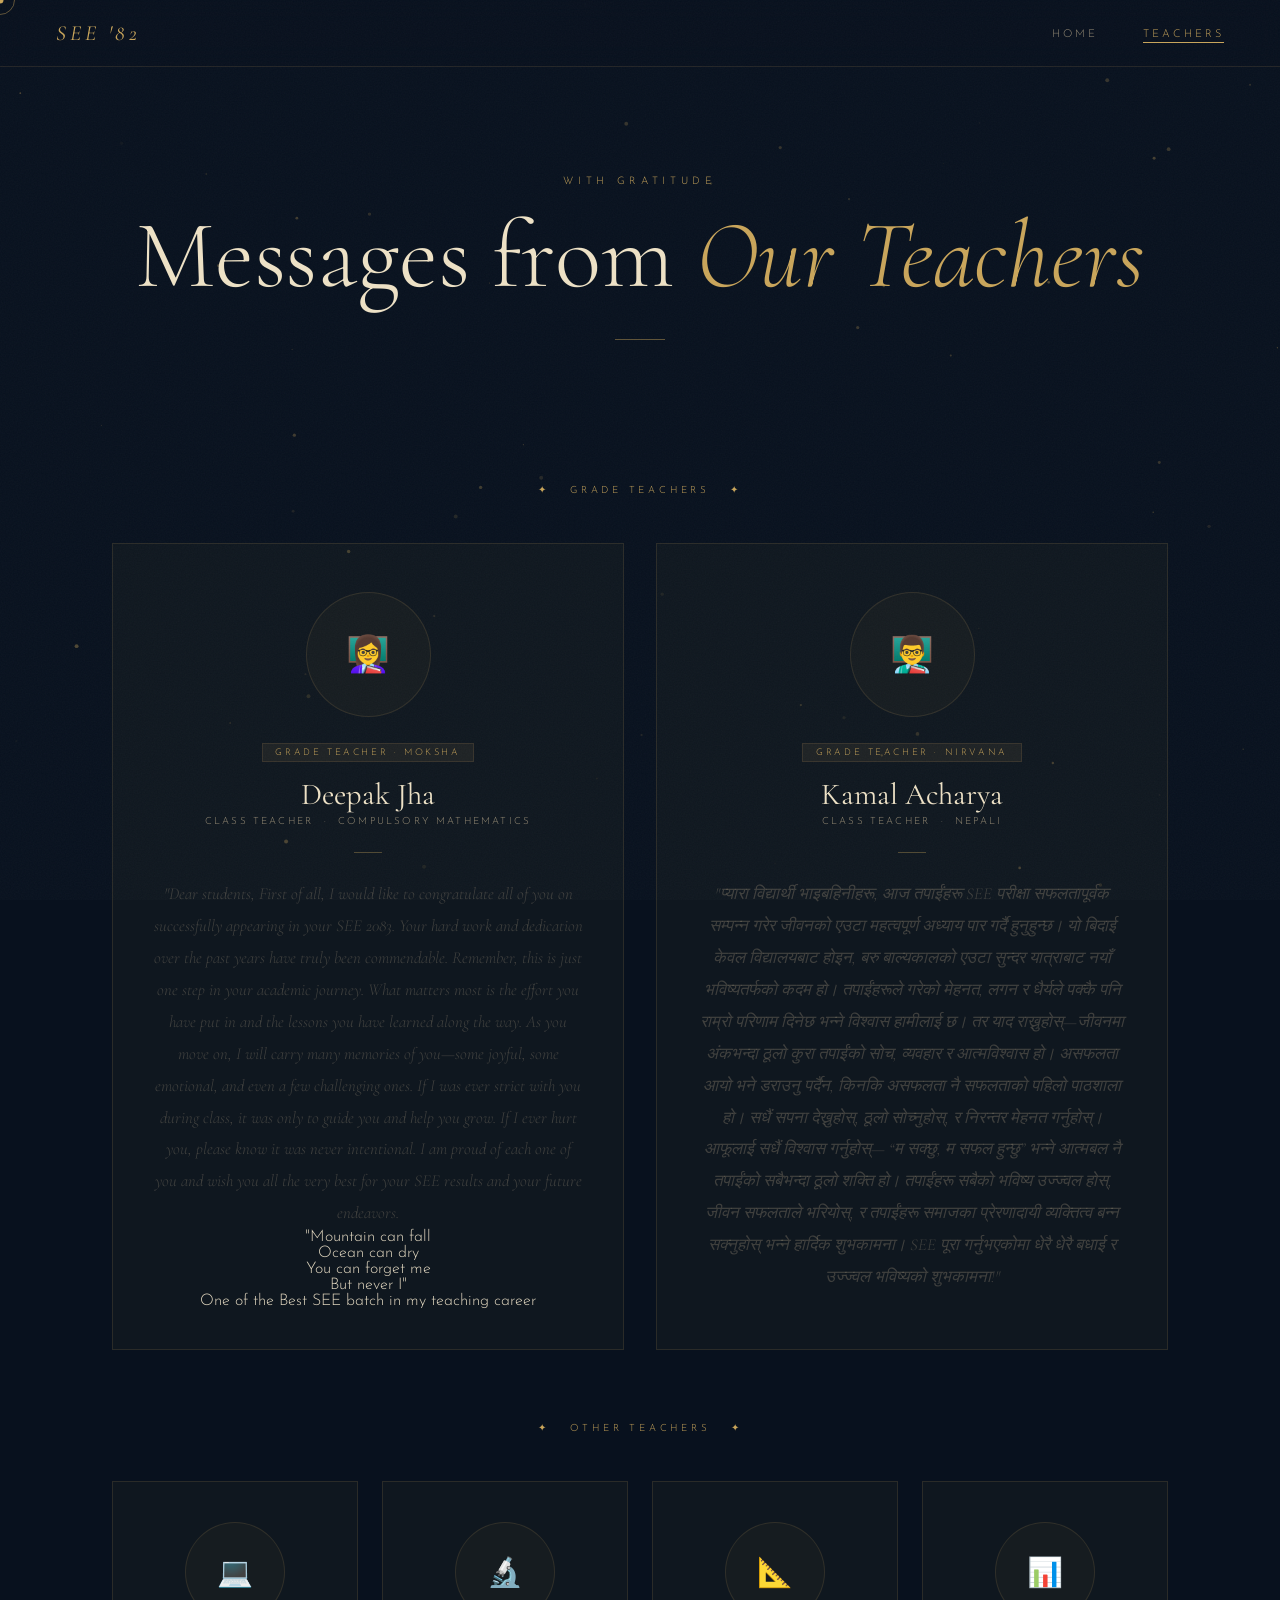
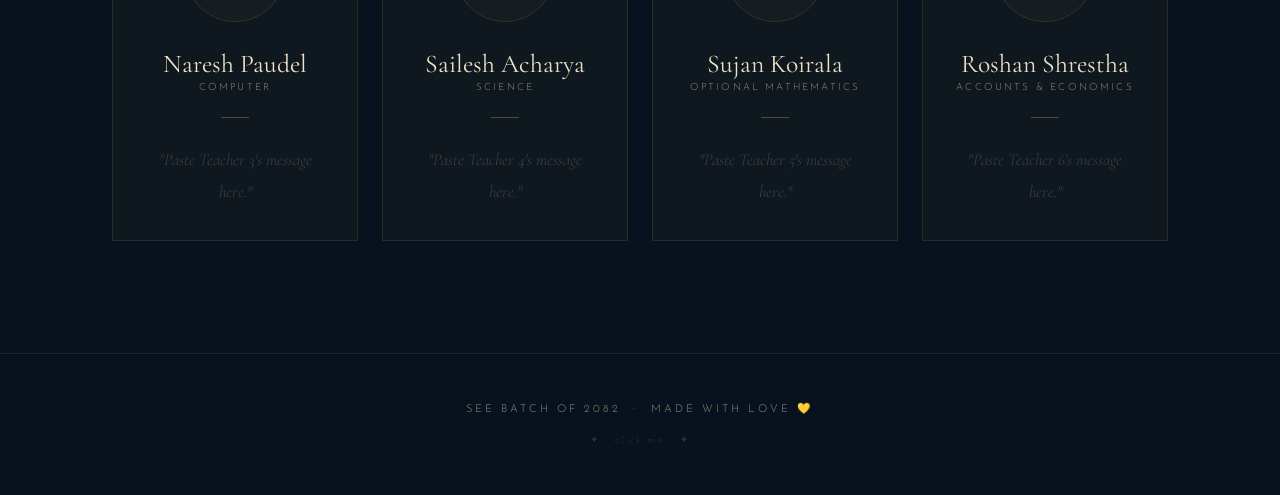
==== teachers.html @ 95cc9dae "Add files via upload" ====
<!DOCTYPE html>
<html lang="en">
<head>
  <meta charset="UTF-8" />
  <meta name="viewport" content="width=device-width, initial-scale=1.0" />
  <title>Messages from Teachers — SEE Batch of 2082</title>
  <link rel="stylesheet" href="style.css" />
</head>
<body>

  <!-- ── CUSTOM CURSOR ────────────────────────── -->
  <div id="cursor"></div>
  <div id="cursor-ring"></div>

  <!-- ── BACKGROUND PARTICLES CANVAS ─────────── -->
  <canvas id="particleCanvas"></canvas>

  <!-- ── CONFETTI CANVAS ──────────────────────── -->
  <canvas id="confettiCanvas"></canvas>

  <!-- ── NAVBAR ───────────────────────────────── -->
  <nav class="navbar">
    <a href="index.html" class="nav-brand">SEE '82</a>
    <ul class="nav-links">
      <li><a href="index.html">Home</a></li>
      <li><a href="teachers.html" class="active">Teachers</a></li>
    </ul>
  </nav>

  <!-- ══════════════════════════════════════════
       PAGE HEADER
  ═══════════════════════════════════════════ -->
  <header class="page-header">
    <span class="page-eyebrow">With Gratitude</span>
    <h1 class="page-title">Messages from <em>Our Teachers</em></h1>
    <div class="page-divider"></div>
  </header>

  <!-- ══════════════════════════════════════════
       TEACHERS SECTION
  ═══════════════════════════════════════════ -->
  <div class="teachers-wrapper">

    <!-- ─── GRADE TEACHERS (Featured) ─────────── -->
    <p class="teachers-sublabel">✦ &nbsp; Grade Teachers &nbsp; ✦</p>

    <div class="grade-teachers">

      <!-- ════════════════════════════════════
           TEACHER 1 — Grade Teacher of Moksha / C. Math
           ════════════════════════════════════
           HOW TO EDIT:
           • Replace "Teacher Name 1" with the actual name
           • Replace the placeholder message text with the actual message
           • To add a photo:
             1. Put the photo in the "images" folder as teacher-1.jpg
             2. Remove the <span>👩‍🏫</span> line
             3. Uncomment the <img> tag
      ════════════════════════════════════ -->
      <div class="teacher-card featured scroll-fade">
        <div class="teacher-photo-wrap">
          <span>👩‍🏫</span>
          <!-- <img src="images/teacher-1.jpg" alt="Teacher Name 1" /> -->
        </div>
        <span class="teacher-badge">Grade Teacher · Moksha</span>
        <h3 class="teacher-name">Deepak Jha</h3>
        <p class="teacher-subject">Class Teacher &nbsp;·&nbsp; Compulsory Mathematics</p>
        <div class="teacher-rule"></div>
        <!--
          ════════════════════════════════════
          Paste the teacher's message below.
          Replace the placeholder text.
          ════════════════════════════════════
        -->
        <p class="teacher-message placeholder">
          "Dear students,
First of all, I would like to congratulate all of you on successfully appearing in your SEE 2083. Your hard work and dedication over the past years have truly been commendable.
Remember, this is just one step in your academic journey. What matters most is the effort you have put in and the lessons you have learned along the way.
As you move on, I will carry many memories of you—some joyful, some emotional, and even a few challenging ones. If I was ever strict with you during class, it was only to guide you and help you grow. If I ever hurt you, please know it was never intentional.
I am proud of each one of you and wish you all the very best for your SEE results and your future endeavors.
</p>

<p>"Mountain can fall </p>
<p>Ocean can dry </p>
<p>You can forget me </p>
<p>But never I"</p>

<p>One of the Best SEE batch in my teaching career </p>

      </div>

      <!-- ════════════════════════════════════
           TEACHER 2 — Grade Teacher of Nirvana / Nepali
      ════════════════════════════════════ -->
      <div class="teacher-card featured scroll-fade scroll-fade-delay-1">
        <div class="teacher-photo-wrap">
          <span>👨‍🏫</span>
          <!-- <img src="images/teacher-2.jpg" alt="Teacher Name 2" /> -->
        </div>
        <span class="teacher-badge">Grade Teacher · Nirvana</span>
        <h3 class="teacher-name">Kamal Acharya</h3>
        <p class="teacher-subject">Class Teacher &nbsp;·&nbsp; Nepali</p>
        <div class="teacher-rule"></div>
        <p class="teacher-message placeholder">
          "प्यारा विद्यार्थी भाइबहिनीहरू,
आज तपाईंहरू SEE परीक्षा सफलतापूर्वक सम्पन्न गरेर जीवनको एउटा महत्वपूर्ण अध्याय पार गर्दै हुनुहुन्छ। यो बिदाई केवल विद्यालयबाट होइन, बरु बाल्यकालको एउटा सुन्दर यात्राबाट नयाँ भविष्यतर्फको कदम हो।
तपाईंहरूले गरेको मेहनत, लगन र धैर्यले पक्कै पनि राम्रो परिणाम दिनेछ भन्ने विश्वास हामीलाई छ। तर याद राख्नुहोस्—जीवनमा अंकभन्दा ठूलो कुरा तपाईंको सोच, व्यवहार र आत्मविश्वास हो।
असफलता आयो भने डराउनु पर्दैन, किनकि असफलता नै सफलताको पहिलो पाठशाला हो।
सधैं सपना देख्नुहोस्, ठूलो सोच्नुहोस्, र निरन्तर मेहनत गर्नुहोस्।
आफूलाई सधैं विश्वास गर्नुहोस्—
“म सक्छु, म सफल हुन्छु” भन्ने आत्मबल नै तपाईंको सबैभन्दा ठूलो शक्ति हो।
तपाईंहरू सबैको भविष्य उज्ज्वल होस्, जीवन सफलताले भरियोस्, र तपाईंहरू समाजका प्रेरणादायी व्यक्तित्व बन्न सक्नुहोस्  भन्ने हार्दिक शुभकामना।
SEE पूरा गर्नुभएकोमा धेरै धेरै बधाई र उज्ज्वल भविष्यको शुभकामना!"
        </p>
      </div>

    </div>
    <!-- /grade-teachers -->


    <!-- ─── OTHER TEACHERS ──────────────────── -->
    <p class="teachers-sublabel" style="margin-top: 1rem;">✦ &nbsp; Other Teachers &nbsp; ✦</p>

    <div class="other-teachers-grid">

      <!-- ════════════════════════════════════
           TEACHER 3 — Computer
      ════════════════════════════════════ -->
      <div class="teacher-card scroll-fade">
        <div class="teacher-photo-wrap">
          <span>💻</span>
          <!-- <img src="images/teacher-3.jpg" alt="Teacher Name 3" /> -->
        </div>
        <h3 class="teacher-name">Naresh Paudel</h3>
        <p class="teacher-subject">Computer</p>
        <div class="teacher-rule"></div>
        <p class="teacher-message placeholder">
          "Paste Teacher 3's message here."
        </p>
      </div>

      <!-- ════════════════════════════════════
           TEACHER 4 — Science
      ════════════════════════════════════ -->
      <div class="teacher-card scroll-fade scroll-fade-delay-1">
        <div class="teacher-photo-wrap">
          <span>🔬</span>
          <!-- <img src="images/teacher-4.jpg" alt="Teacher Name 4" /> -->
        </div>
        <h3 class="teacher-name">Sailesh Acharya</h3>
        <p class="teacher-subject">Science</p>
        <div class="teacher-rule"></div>
        <p class="teacher-message placeholder">
          "Paste Teacher 4's message here."
        </p>
      </div>

      <!-- ════════════════════════════════════
           TEACHER 5 — O. Math
      ════════════════════════════════════ -->
      <div class="teacher-card scroll-fade scroll-fade-delay-2">
        <div class="teacher-photo-wrap">
          <span>📐</span>
          <!-- <img src="images/teacher-5.jpg" alt="Teacher Name 5" /> -->
        </div>
        <h3 class="teacher-name">Sujan Koirala</h3>
        <p class="teacher-subject">Optional Mathematics</p>
        <div class="teacher-rule"></div>
        <p class="teacher-message placeholder">
          "Paste Teacher 5's message here."
        </p>
      </div>

      <!-- ════════════════════════════════════
           TEACHER 6 — Accounts & Economics
      ════════════════════════════════════ -->
      <div class="teacher-card scroll-fade scroll-fade-delay-3">
        <div class="teacher-photo-wrap">
          <span>📊</span>
          <!-- <img src="images/teacher-6.jpg" alt="Teacher Name 6" /> -->
        </div>
        <h3 class="teacher-name">Roshan Shrestha</h3>
        <p class="teacher-subject">Accounts &amp; Economics</p>
        <div class="teacher-rule"></div>
        <p class="teacher-message placeholder">
          "Paste Teacher 6's message here."
        </p>
      </div>

    </div>
    <!-- /other-teachers-grid -->

  </div>
  <!-- /teachers-wrapper -->

  <!-- ══════════════════════════════════════════
       FOOTER
  ═══════════════════════════════════════════ -->
  <footer class="footer">
    <p class="footer-text">SEE Batch of 2082 &nbsp;·&nbsp; Made with love 💛</p>
    <span class="footer-secret" id="footerSecret">✦ &nbsp; click me &nbsp; ✦</span>
  </footer>

  <!-- ── EASTER EGG MODAL ──────────────────── -->
  <div class="easter-modal" id="easterModal">
    <div class="easter-box">
      <span class="easter-emoji">🎓✨</span>
      <h3>You found the secret!</h3>
      <p>
        No matter where life takes us, we'll always be the SEE Batch of 2082.
        Proud of every single one of us. Carry this chapter with you, always. 💛
      </p>
      <button class="easter-close" onclick="closeEaster()">Close &nbsp;✦</button>
    </div>
  </div>

  <script src="script.js"></script>
</body>
</html>
---- style.css ----
/* ============================================================
   SEE BATCH OF 2082 — Main Stylesheet
   style.css | Shared by index.html and teachers.html
   ============================================================ */

@import url('https://fonts.googleapis.com/css2?family=Cormorant+Garamond:ital,wght@0,300;0,400;0,600;1,300;1,400;1,600&family=Josefin+Sans:wght@200;300;400;600&display=swap');

/* --- CSS VARIABLES --- */
:root {
  --bg:          #08111E;
  --bg-2:        #0D1B2D;
  --gold:        #C9A55A;
  --gold-light:  #E2C47A;
  --gold-dim:    rgba(201, 165, 90, 0.15);
  --gold-glow:   rgba(201, 165, 90, 0.08);
  --cream:       #EEE2C6;
  --cream-dim:   #9B9078;
  --text:        #E2D8C0;
  --card-bg:     rgba(201, 165, 90, 0.04);
  --card-border: rgba(201, 165, 90, 0.14);
  --font-display: 'Cormorant Garamond', serif;
  --font-body:    'Josefin Sans', sans-serif;
}

/* --- RESET --- */
*, *::before, *::after { margin: 0; padding: 0; box-sizing: border-box; }
html { scroll-behavior: smooth; }
body {
  background-color: var(--bg);
  color: var(--text);
  font-family: var(--font-body);
  font-weight: 300;
  min-height: 100vh;
  overflow-x: hidden;
  cursor: none;
}

/* --- GRAIN OVERLAY (subtle paper texture) --- */
body::after {
  content: '';
  position: fixed; inset: 0;
  background-image: url("data:image/svg+xml,%3Csvg xmlns='http://www.w3.org/2000/svg' width='300' height='300'%3E%3Cfilter id='n'%3E%3CfeTurbulence type='fractalNoise' baseFrequency='0.75' numOctaves='4' stitchTiles='stitch'/%3E%3C/filter%3E%3Crect width='300' height='300' filter='url(%23n)' opacity='0.035'/%3E%3C/svg%3E");
  pointer-events: none;
  z-index: 9000;
  opacity: 1;
}

/* =============================================
   CUSTOM CURSOR
   ============================================= */
#cursor {
  width: 7px; height: 7px;
  background: var(--gold);
  border-radius: 50%;
  position: fixed;
  pointer-events: none;
  z-index: 9999;
  transition: transform 0.15s ease, background 0.2s;
  transform: translate(-50%, -50%);
}
#cursor-ring {
  width: 30px; height: 30px;
  border: 1px solid rgba(201, 165, 90, 0.45);
  border-radius: 50%;
  position: fixed;
  pointer-events: none;
  z-index: 9998;
  transition: border-color 0.3s, transform 0.3s;
  transform: translate(-50%, -50%);
}
body.hovering #cursor { transform: translate(-50%,-50%) scale(2.2); }
body.hovering #cursor-ring { transform: translate(-50%,-50%) scale(1.5); border-color: rgba(201,165,90,0.7); }

/* =============================================
   PARTICLE CANVAS
   ============================================= */
#particleCanvas {
  position: fixed; inset: 0;
  width: 100%; height: 100%;
  pointer-events: none;
  z-index: 0;
}

/* =============================================
   CONFETTI CANVAS
   ============================================= */
#confettiCanvas {
  position: fixed; inset: 0;
  pointer-events: none;
  z-index: 8000;
}

/* =============================================
   NAVBAR
   ============================================= */
.navbar {
  position: fixed; top: 0; left: 0; right: 0;
  z-index: 500;
  display: flex;
  align-items: center;
  justify-content: space-between;
  padding: 1.25rem 3.5rem;
  background: rgba(8, 17, 30, 0.88);
  backdrop-filter: blur(14px);
  border-bottom: 1px solid var(--card-border);
  transition: padding 0.3s;
}
.nav-brand {
  font-family: var(--font-display);
  font-size: 1.35rem;
  letter-spacing: 0.18em;
  color: var(--gold);
  font-weight: 400;
  font-style: italic;
  text-decoration: none;
}
.nav-links {
  display: flex;
  list-style: none;
  gap: 2.8rem;
  align-items: center;
}
.nav-links a {
  font-family: var(--font-body);
  font-size: 0.68rem;
  letter-spacing: 0.28em;
  text-transform: uppercase;
  text-decoration: none;
  color: var(--cream-dim);
  transition: color 0.3s;
  position: relative;
  padding-bottom: 3px;
}
.nav-links a::after {
  content: '';
  position: absolute;
  bottom: 0; left: 0;
  width: 0; height: 1px;
  background: var(--gold);
  transition: width 0.35s ease;
}
.nav-links a:hover,
.nav-links a.active { color: var(--gold); }
.nav-links a:hover::after,
.nav-links a.active::after { width: 100%; }

/* =============================================
   HERO  (Homepage only)
   ============================================= */
.hero {
  position: relative; z-index: 1;
  min-height: 100vh;
  display: flex;
  flex-direction: column;
  align-items: center;
  justify-content: center;
  text-align: center;
  padding: 9rem 2rem 5rem;
}
.hero-eyebrow {
  font-family: var(--font-body);
  font-size: 0.65rem;
  letter-spacing: 0.45em;
  text-transform: uppercase;
  color: var(--gold);
  margin-bottom: 1.2rem;
  opacity: 0;
  animation: fadeUp 1s ease 0.3s forwards;
}
.hero-title {
  font-family: var(--font-display);
  font-size: clamp(3.8rem, 11vw, 9rem);
  font-weight: 300;
  line-height: 1.0;
  color: var(--cream);
  letter-spacing: -0.01em;
  opacity: 0;
  animation: fadeUp 1.2s ease 0.5s forwards;
  transition: color 0.3s;
  cursor: pointer;
  user-select: none;
}
.hero-title em {
  font-style: italic;
  color: var(--gold);
  display: block;
}
.hero-title:hover { color: var(--gold-light); }
.hero-sub {
  margin-top: 1.8rem;
  font-family: var(--font-body);
  font-size: 0.72rem;
  letter-spacing: 0.3em;
  text-transform: uppercase;
  color: var(--cream-dim);
  opacity: 0;
  animation: fadeUp 1s ease 0.9s forwards;
}

/* Days counter */
.days-counter {
  margin-top: 3rem;
  display: flex;
  flex-direction: column;
  align-items: center;
  gap: 0.3rem;
  opacity: 0;
  animation: fadeUp 1s ease 1.1s forwards;
}
.days-number {
  font-family: var(--font-display);
  font-size: clamp(2rem, 5vw, 3.5rem);
  color: var(--gold);
  font-weight: 300;
  line-height: 1;
}
.days-label {
  font-family: var(--font-body);
  font-size: 0.6rem;
  letter-spacing: 0.35em;
  text-transform: uppercase;
  color: var(--cream-dim);
}

/* Scroll indicator */
.scroll-indicator {
  position: absolute;
  bottom: 2.5rem;
  left: 50%;
  transform: translateX(-50%);
  display: flex;
  flex-direction: column;
  align-items: center;
  gap: 0.5rem;
  opacity: 0;
  animation: fadeUp 1s ease 1.4s forwards;
}
.scroll-line {
  width: 1px;
  height: 40px;
  background: linear-gradient(to bottom, transparent, var(--gold));
  animation: pulse-line 2s ease infinite;
}
.scroll-text {
  font-family: var(--font-body);
  font-size: 0.55rem;
  letter-spacing: 0.3em;
  text-transform: uppercase;
  color: var(--cream-dim);
}
@keyframes pulse-line {
  0%, 100% { opacity: 0.3; transform: scaleY(1); }
  50%       { opacity: 0.9; transform: scaleY(1.15); }
}

/* =============================================
   GROUP PHOTO  (Homepage)
   ============================================= */
.group-photo-section {
  position: relative; z-index: 1;
  display: flex;
  flex-direction: column;
  align-items: center;
  padding: 5rem 2rem 4rem;
}
.photo-frame {
  width: min(800px, 92vw);
  aspect-ratio: 16 / 9;
  border: 1px solid var(--card-border);
  background: var(--card-bg);
  position: relative;
  overflow: hidden;
  transition: all 0.45s ease;
}
.photo-frame::before {
  content: '';
  position: absolute;
  inset: 0;
  background: linear-gradient(135deg, rgba(201,165,90,0.07) 0%, transparent 60%);
  pointer-events: none;
}
.photo-frame:hover {
  border-color: rgba(201,165,90,0.3);
  box-shadow: 0 0 60px rgba(201,165,90,0.07), 0 20px 60px rgba(0,0,0,0.4);
  transform: scale(1.005);
}
.photo-frame img { width: 100%; height: 100%; object-fit: cover; display: block; }
.photo-placeholder {
  width: 100%; height: 100%;
  display: flex; flex-direction: column;
  align-items: center; justify-content: center;
  gap: 0.6rem;
}
.photo-placeholder .icon { font-size: 3rem; margin-bottom: 0.5rem; }
.photo-placeholder p { font-size: 0.8rem; letter-spacing: 0.1em; color: var(--cream-dim); }
.photo-placeholder span { font-size: 0.62rem; letter-spacing: 0.18em; color: var(--gold); opacity: 0.65; font-style: italic; }
.photo-caption {
  margin-top: 1.3rem;
  font-family: var(--font-display);
  font-size: 1.05rem;
  font-style: italic;
  color: var(--cream-dim);
  letter-spacing: 0.06em;
}

/* =============================================
   MESSAGE SECTION  (Homepage)
   ============================================= */
.message-section {
  position: relative; z-index: 1;
  padding: 5rem 2rem 6rem;
  display: flex; justify-content: center;
}
.message-container {
  max-width: 680px;
  text-align: center;
}
.section-deco {
  display: block;
  font-size: 1.3rem;
  color: var(--gold);
  margin-bottom: 1.5rem;
  animation: float 4s ease-in-out infinite;
}
.section-title {
  font-family: var(--font-display);
  font-size: clamp(2rem, 5vw, 3.8rem);
  font-weight: 300;
  color: var(--cream);
  margin-bottom: 2rem;
  line-height: 1.15;
}
.section-title em { font-style: italic; color: var(--gold); }
.message-text {
  font-family: var(--font-display);
  font-size: 1.2rem;
  font-weight: 300;
  line-height: 2.0;
  color: var(--cream-dim);
  font-style: italic;
}
/* ↑ To change the message, edit the text inside <p class="message-text"> in index.html */

/* =============================================
   LINKS SECTION  (Homepage)
   ============================================= */
.links-section {
  position: relative; z-index: 1;
  padding: 2rem 2rem 7rem;
  text-align: center;
}
.links-section .section-title { margin-bottom: 2.5rem; }
.link-buttons { display: flex; gap: 1.5rem; justify-content: center; flex-wrap: wrap; }
.btn {
  display: inline-flex;
  align-items: center;
  gap: 0.75rem;
  padding: 0.95rem 2.2rem;
  font-family: var(--font-body);
  font-size: 0.72rem;
  letter-spacing: 0.25em;
  text-transform: uppercase;
  text-decoration: none;
  border: 1px solid var(--card-border);
  background: var(--card-bg);
  color: var(--text);
  transition: all 0.35s ease;
  position: relative;
  overflow: hidden;
}
.btn::before {
  content: '';
  position: absolute; inset: 0;
  background: linear-gradient(135deg, rgba(201,165,90,0.12), transparent);
  opacity: 0;
  transition: opacity 0.35s;
}
.btn:hover {
  border-color: var(--gold);
  color: var(--gold);
  box-shadow: 0 0 30px rgba(201,165,90,0.1), 0 8px 30px rgba(0,0,0,0.3);
  transform: translateY(-3px);
}
.btn:hover::before { opacity: 1; }
.btn-icon { font-size: 1.1rem; }

/* =============================================
   PAGE HEADER  (teachers.html)
   ============================================= */
.page-header {
  position: relative; z-index: 1;
  text-align: center;
  padding: 11rem 2rem 5rem;
}
.page-eyebrow {
  display: block;
  font-family: var(--font-body);
  font-size: 0.65rem;
  letter-spacing: 0.45em;
  text-transform: uppercase;
  color: var(--gold);
  margin-bottom: 1.2rem;
}
.page-title {
  font-family: var(--font-display);
  font-size: clamp(2.8rem, 8vw, 6rem);
  font-weight: 300;
  color: var(--cream);
  line-height: 1.05;
}
.page-title em { font-style: italic; color: var(--gold); }
.page-divider {
  width: 50px; height: 1px;
  background: var(--gold);
  margin: 2rem auto 0;
  opacity: 0.45;
}

/* =============================================
   TEACHERS SECTION  (teachers.html)
   ============================================= */
.teachers-wrapper {
  position: relative; z-index: 1;
  max-width: 1120px;
  margin: 0 auto;
  padding: 4rem 2rem 7rem;
}
.teachers-sublabel {
  font-family: var(--font-body);
  font-size: 0.62rem;
  letter-spacing: 0.38em;
  text-transform: uppercase;
  color: var(--gold);
  text-align: center;
  margin-bottom: 3rem;
}

/* Grade Teachers — featured row */
.grade-teachers {
  display: grid;
  grid-template-columns: repeat(auto-fit, minmax(300px, 1fr));
  gap: 2rem;
  margin-bottom: 4.5rem;
}

/* Other teachers grid */
.other-teachers-grid {
  display: grid;
  grid-template-columns: repeat(auto-fill, minmax(230px, 1fr));
  gap: 1.5rem;
}

/* Teacher Card */
.teacher-card {
  background: var(--card-bg);
  border: 1px solid var(--card-border);
  padding: 2.5rem 2rem 2rem;
  text-align: center;
  transition: all 0.4s ease;
  position: relative;
  overflow: hidden;
}
.teacher-card::after {
  content: '';
  position: absolute;
  top: 0; left: 0; right: 0;
  height: 2px;
  background: linear-gradient(90deg, transparent, var(--gold), transparent);
  transform: scaleX(0);
  transition: transform 0.4s ease;
}
.teacher-card:hover { border-color: rgba(201,165,90,0.28); box-shadow: 0 15px 50px rgba(0,0,0,0.35), 0 0 0 1px rgba(201,165,90,0.04); transform: translateY(-5px); }
.teacher-card:hover::after { transform: scaleX(1); }
.teacher-card.featured { padding: 3rem 2.5rem 2.5rem; }

.teacher-photo-wrap {
  width: 100px; height: 100px;
  border-radius: 50%;
  margin: 0 auto 1.6rem;
  border: 1px solid var(--card-border);
  background: rgba(201,165,90,0.04);
  display: flex; align-items: center; justify-content: center;
  font-size: 1.8rem;
  overflow: hidden;
  transition: border-color 0.4s, box-shadow 0.4s;
}
.featured .teacher-photo-wrap { width: 125px; height: 125px; font-size: 2.2rem; }
.teacher-card:hover .teacher-photo-wrap { border-color: rgba(201,165,90,0.4); box-shadow: 0 0 20px rgba(201,165,90,0.1); }
.teacher-photo-wrap img { width: 100%; height: 100%; object-fit: cover; border-radius: 50%; display: block; }

.teacher-badge {
  display: inline-block;
  font-family: var(--font-body);
  font-size: 0.58rem;
  letter-spacing: 0.28em;
  text-transform: uppercase;
  color: var(--gold);
  background: rgba(201,165,90,0.08);
  border: 1px solid rgba(201,165,90,0.14);
  padding: 0.25rem 0.8rem;
  margin-bottom: 0.9rem;
}
.teacher-name {
  font-family: var(--font-display);
  font-size: 1.6rem;
  font-weight: 400;
  color: var(--cream);
  margin-bottom: 0.25rem;
}
.featured .teacher-name { font-size: 1.9rem; }
.teacher-subject {
  font-family: var(--font-body);
  font-size: 0.62rem;
  letter-spacing: 0.22em;
  text-transform: uppercase;
  color: var(--cream-dim);
  margin-bottom: 1.6rem;
}
.teacher-rule {
  width: 28px; height: 1px;
  background: var(--gold);
  margin: 0 auto 1.6rem;
  opacity: 0.35;
}
.teacher-message {
  font-family: var(--font-display);
  font-size: 1.05rem;
  font-style: italic;
  line-height: 1.9;
  color: var(--cream-dim);
}
.teacher-message.placeholder { color: rgba(155, 144, 120, 0.35); }

/* =============================================
   FOOTER
   ============================================= */
.footer {
  position: relative; z-index: 1;
  text-align: center;
  padding: 3rem 2rem;
  border-top: 1px solid var(--card-border);
}
.footer-text {
  font-family: var(--font-body);
  font-size: 0.68rem;
  letter-spacing: 0.28em;
  text-transform: uppercase;
  color: var(--cream-dim);
}
.footer-secret {
  margin-top: 1.2rem;
  font-size: 0.62rem;
  letter-spacing: 0.22em;
  color: rgba(201, 165, 90, 0.22);
  cursor: pointer;
  transition: color 0.35s;
  display: inline-block;
}
.footer-secret:hover { color: var(--gold); }

/* =============================================
   EASTER EGG MODAL
   ============================================= */
.easter-modal {
  position: fixed; inset: 0;
  background: rgba(8, 17, 30, 0.96);
  z-index: 7000;
  display: flex; align-items: center; justify-content: center;
  opacity: 0; pointer-events: none;
  transition: opacity 0.5s;
  backdrop-filter: blur(10px);
}
.easter-modal.active { opacity: 1; pointer-events: all; }
.easter-box {
  text-align: center;
  max-width: 480px;
  padding: 3.5rem 3rem;
  border: 1px solid var(--card-border);
  background: var(--bg-2);
  position: relative;
}
.easter-emoji { font-size: 3rem; margin-bottom: 1rem; display: block; animation: bounce 1.2s ease infinite; }
.easter-box h3 { font-family: var(--font-display); font-size: 2.2rem; font-weight: 300; color: var(--gold); margin-bottom: 1rem; }
.easter-box p { font-family: var(--font-display); font-size: 1.1rem; font-style: italic; line-height: 1.85; color: var(--cream-dim); margin-bottom: 2rem; }
.easter-close {
  background: none;
  border: 1px solid var(--gold);
  color: var(--gold);
  font-family: var(--font-body);
  font-size: 0.7rem;
  letter-spacing: 0.25em;
  text-transform: uppercase;
  padding: 0.75rem 1.8rem;
  cursor: pointer;
  transition: all 0.3s;
}
.easter-close:hover { background: rgba(201,165,90,0.1); }

/* =============================================
   SCROLL FADE ANIMATION
   ============================================= */
.scroll-fade { opacity: 0; transform: translateY(28px); transition: opacity 0.85s ease, transform 0.85s ease; }
.scroll-fade.visible { opacity: 1; transform: translateY(0); }
.scroll-fade-delay-1 { transition-delay: 0.1s; }
.scroll-fade-delay-2 { transition-delay: 0.2s; }
.scroll-fade-delay-3 { transition-delay: 0.3s; }
.scroll-fade-delay-4 { transition-delay: 0.4s; }

/* =============================================
   KEYFRAME ANIMATIONS
   ============================================= */
@keyframes fadeUp { from { opacity: 0; transform: translateY(28px); } to { opacity: 1; transform: translateY(0); } }
@keyframes float  { 0%,100% { transform: translateY(0); } 50% { transform: translateY(-8px); } }
@keyframes bounce { 0%,100% { transform: translateY(0); } 50% { transform: translateY(-9px); } }
@keyframes shimmer { 0% { background-position: -200% center; } 100% { background-position: 200% center; } }

/* =============================================
   RESPONSIVE
   ============================================= */
@media (max-width: 768px) {
  .navbar { padding: 1rem 1.5rem; }
  .nav-links { gap: 1.5rem; }
  .hero { padding: 7.5rem 1.5rem 4rem; }
  .grade-teachers { grid-template-columns: 1fr; }
  .other-teachers-grid { grid-template-columns: repeat(auto-fill, minmax(160px, 1fr)); }
  .easter-box { padding: 2.5rem 1.5rem; margin: 1rem; }
  .teachers-wrapper { padding: 3rem 1.2rem 5rem; }
}
@media (max-width: 480px) {
  .nav-links { gap: 1rem; }
  .nav-links a { font-size: 0.6rem; }
  .link-buttons { flex-direction: column; align-items: center; }
  .btn { width: 100%; max-width: 300px; justify-content: center; }
}
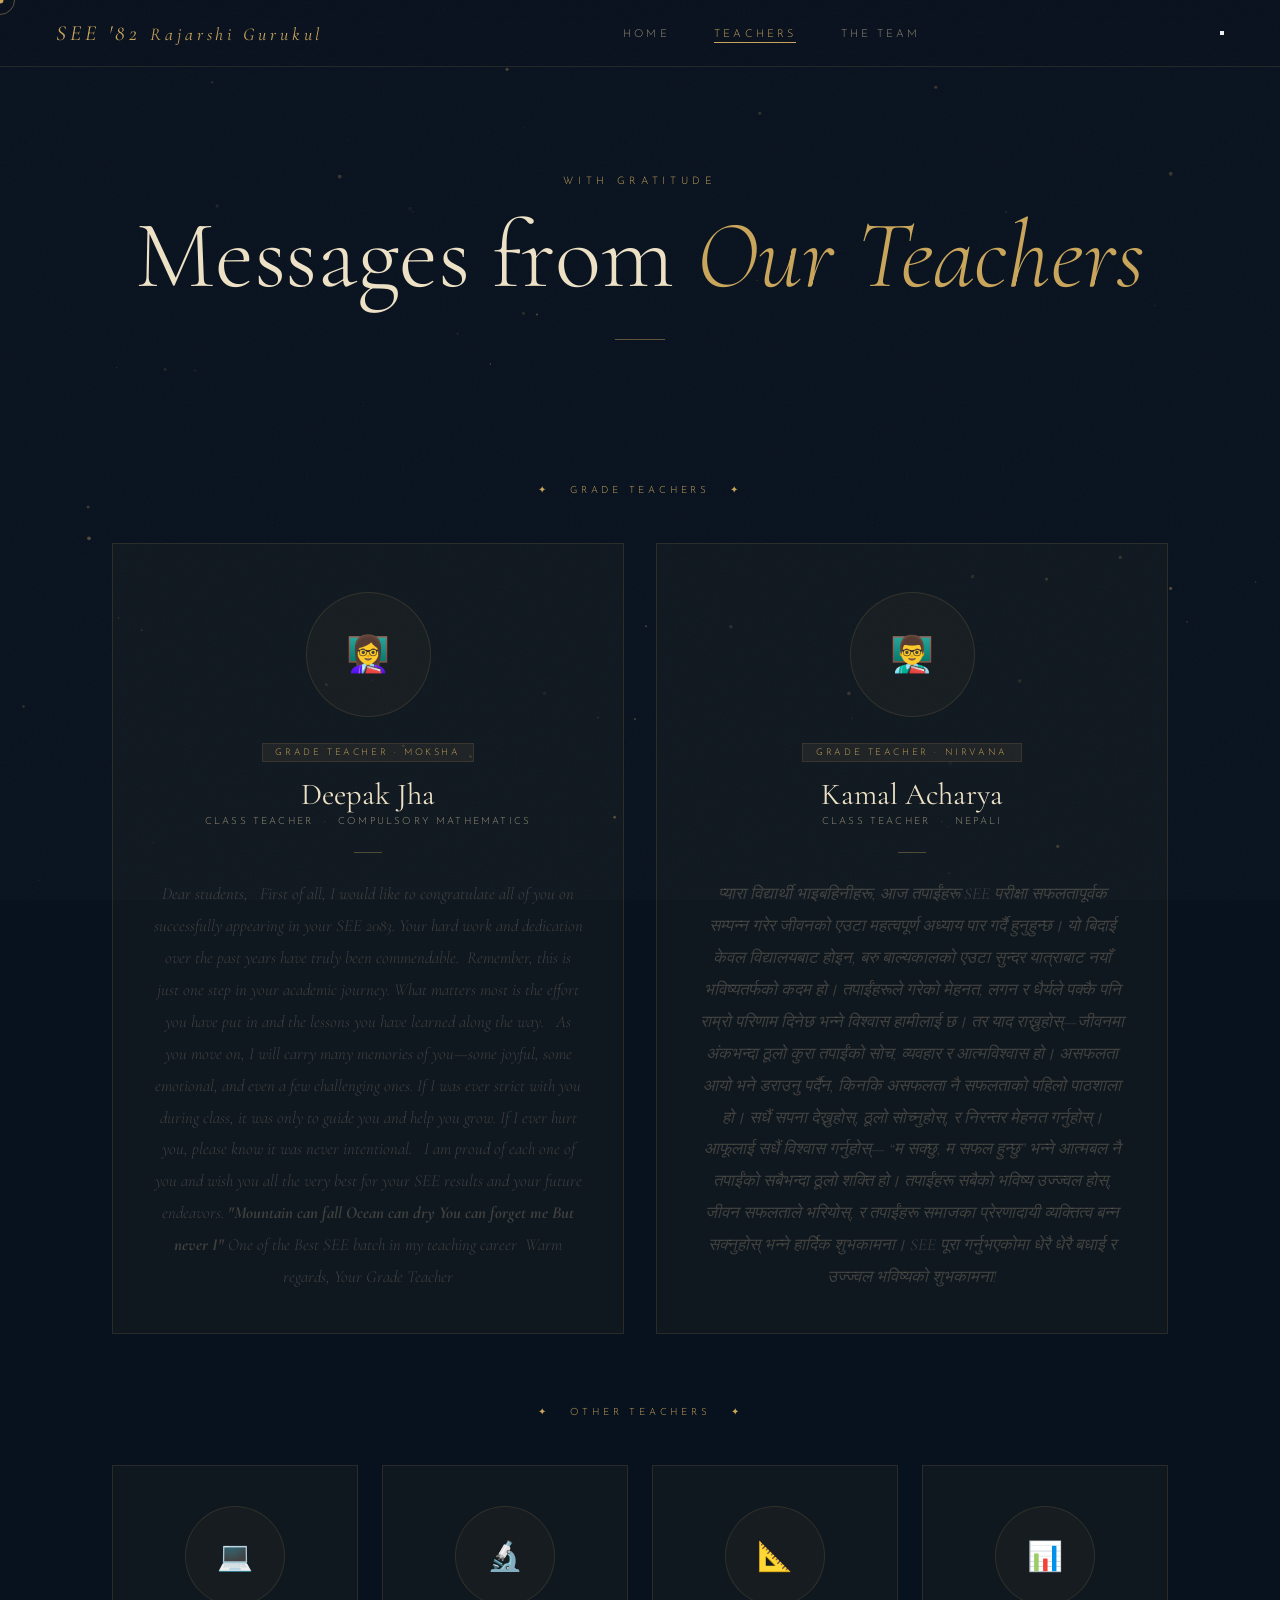
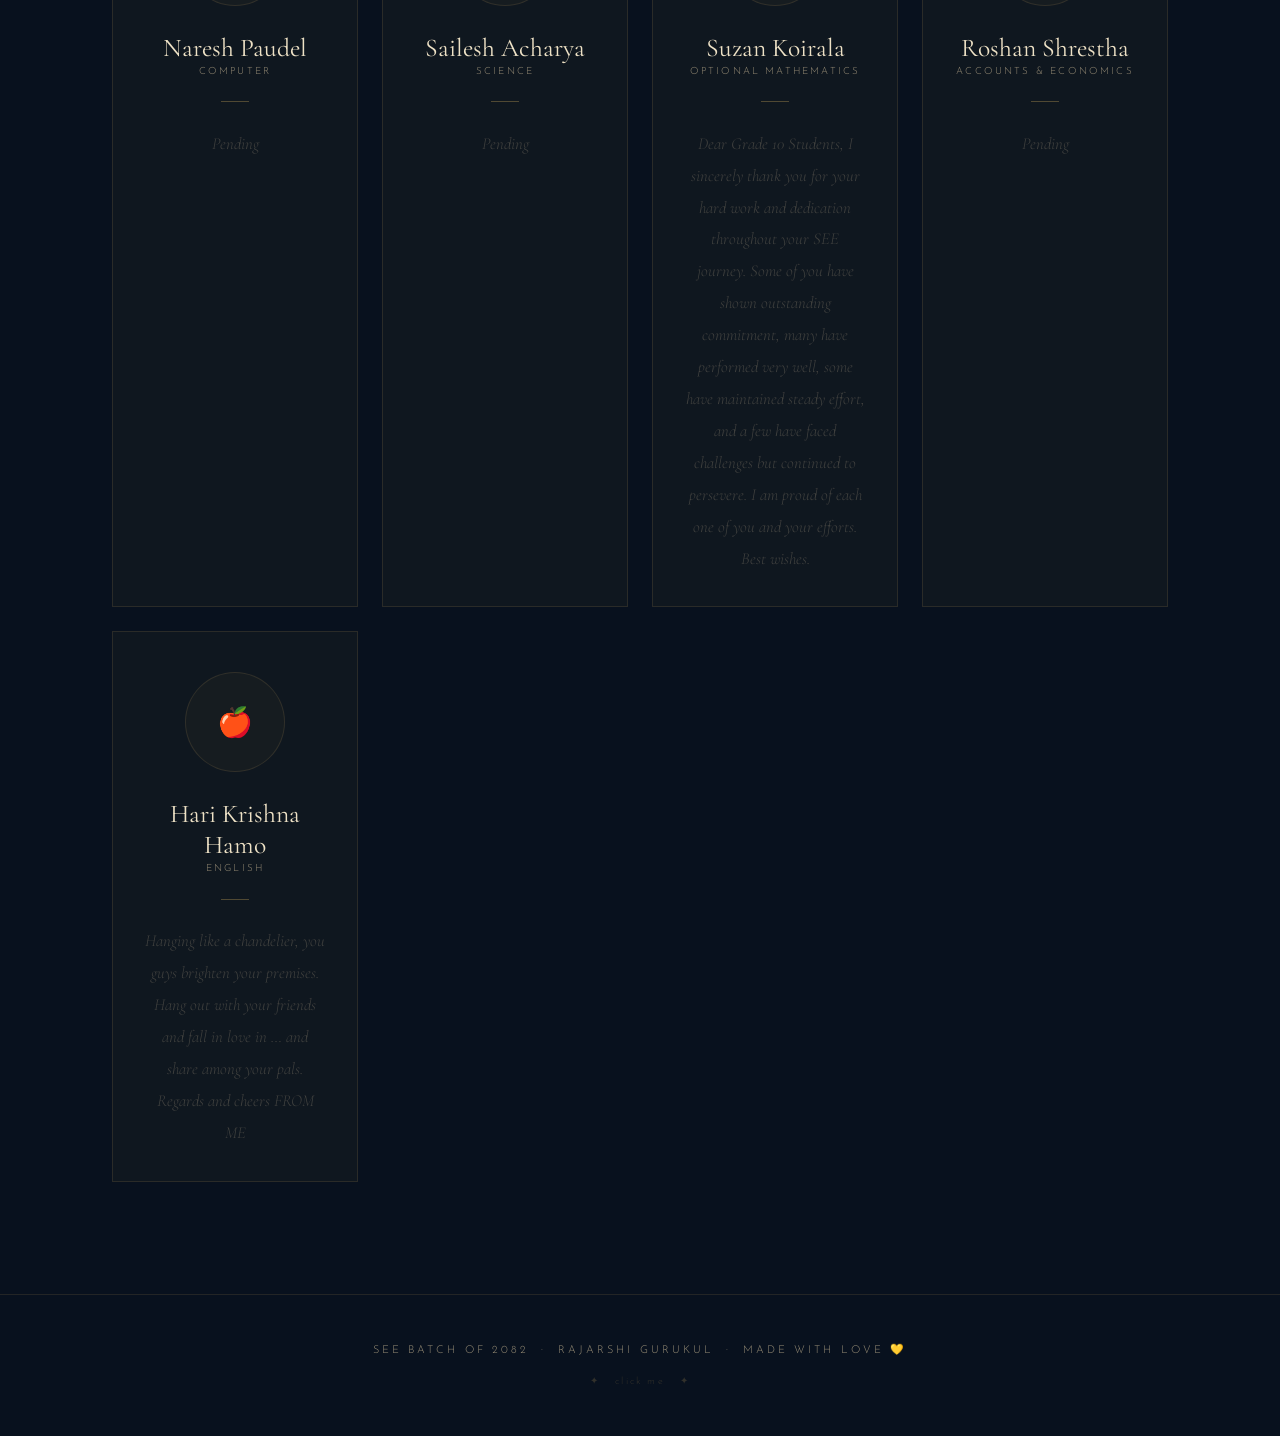
==== commit e0458512: "Update teachers.html" ====
--- a/teachers.html
+++ b/teachers.html
@@ -1,108 +1,103 @@
 <!DOCTYPE html>
 <html lang="en">
 <head>
-  <meta charset="UTF-8" />
-  <meta name="viewport" content="width=device-width, initial-scale=1.0" />
+  <meta charset="UTF-8"/>
+  <meta name="viewport" content="width=device-width, initial-scale=1.0"/>
   <title>Messages from Teachers — SEE Batch of 2082</title>
-  <link rel="stylesheet" href="style.css" />
+  <link rel="stylesheet" href="style.css"/>
 </head>
 <body>
 
-  <!-- ── CUSTOM CURSOR ────────────────────────── -->
   <div id="cursor"></div>
   <div id="cursor-ring"></div>
-
-  <!-- ── BACKGROUND PARTICLES CANVAS ─────────── -->
   <canvas id="particleCanvas"></canvas>
-
-  <!-- ── CONFETTI CANVAS ──────────────────────── -->
   <canvas id="confettiCanvas"></canvas>
 
-  <!-- ── NAVBAR ───────────────────────────────── -->
+  <!-- ═══ NAVBAR ═══════════════════════════════════════ -->
   <nav class="navbar">
-    <a href="index.html" class="nav-brand">SEE '82</a>
+    <a href="index.html" class="nav-brand">
+      SEE '82
+      <small>Rajarshi Gurukul</small>
+    </a>
     <ul class="nav-links">
       <li><a href="index.html">Home</a></li>
       <li><a href="teachers.html" class="active">Teachers</a></li>
+      <li><a href="team.html">The Team</a></li>
     </ul>
+    <button class="nav-hamburger" id="navHamburger" aria-label="Menu">
+      <span></span><span></span><span></span>
+    </button>
   </nav>
 
-  <!-- ══════════════════════════════════════════
-       PAGE HEADER
-  ═══════════════════════════════════════════ -->
+  <!-- ═══ PAGE HEADER ═══════════════════════════════════ -->
   <header class="page-header">
     <span class="page-eyebrow">With Gratitude</span>
     <h1 class="page-title">Messages from <em>Our Teachers</em></h1>
     <div class="page-divider"></div>
   </header>
 
-  <!-- ══════════════════════════════════════════
-       TEACHERS SECTION
-  ═══════════════════════════════════════════ -->
+  <!-- ═══ TEACHERS ══════════════════════════════════════ -->
   <div class="teachers-wrapper">
 
-    <!-- ─── GRADE TEACHERS (Featured) ─────────── -->
+    <!-- ─── GRADE TEACHERS (featured, shown first) ─── -->
     <p class="teachers-sublabel">✦ &nbsp; Grade Teachers &nbsp; ✦</p>
-
     <div class="grade-teachers">
 
-      <!-- ════════════════════════════════════
+      <!-- ══════════════════════════════════════════════
            TEACHER 1 — Grade Teacher of Moksha / C. Math
-           ════════════════════════════════════
-           HOW TO EDIT:
+           ══════════════════════════════════════════════
+           TO EDIT:
            • Replace "Teacher Name 1" with the actual name
-           • Replace the placeholder message text with the actual message
-           • To add a photo:
-             1. Put the photo in the "images" folder as teacher-1.jpg
-             2. Remove the <span>👩‍🏫</span> line
-             3. Uncomment the <img> tag
-      ════════════════════════════════════ -->
+           • Paste the teacher's message between the <p> tags
+             (line breaks are automatically preserved!)
+           • Remove "placeholder" from the class once you've added the real message
+           TO ADD PHOTO:
+           • Save photo as  images/teacher-1.jpg
+           • It will appear automatically — no code changes needed!
+      ══════════════════════════════════════════════ -->
       <div class="teacher-card featured scroll-fade">
-        <div class="teacher-photo-wrap">
-          <span>👩‍🏫</span>
-          <!-- <img src="images/teacher-1.jpg" alt="Teacher Name 1" /> -->
+        <div class="teacher-photo-wrap" data-photo-img>
+          <img src="images/teacher-1.jpg" alt="Teacher Name 1"/>
+          <span class="emoji-fallback">👩‍🏫</span>
         </div>
         <span class="teacher-badge">Grade Teacher · Moksha</span>
         <h3 class="teacher-name">Deepak Jha</h3>
         <p class="teacher-subject">Class Teacher &nbsp;·&nbsp; Compulsory Mathematics</p>
         <div class="teacher-rule"></div>
-        <!--
-          ════════════════════════════════════
-          Paste the teacher's message below.
-          Replace the placeholder text.
-          ════════════════════════════════════
-        -->
-        <p class="teacher-message placeholder">
-          "Dear students,
-First of all, I would like to congratulate all of you on successfully appearing in your SEE 2083. Your hard work and dedication over the past years have truly been commendable.
-Remember, this is just one step in your academic journey. What matters most is the effort you have put in and the lessons you have learned along the way.
-As you move on, I will carry many memories of you—some joyful, some emotional, and even a few challenging ones. If I was ever strict with you during class, it was only to guide you and help you grow. If I ever hurt you, please know it was never intentional.
-I am proud of each one of you and wish you all the very best for your SEE results and your future endeavors.
-</p>
-
-<p>"Mountain can fall </p>
-<p>Ocean can dry </p>
-<p>You can forget me </p>
-<p>But never I"</p>
-
-<p>One of the Best SEE batch in my teaching career </p>
-
-      </div>
-
-      <!-- ════════════════════════════════════
+        <p class="teacher-message placeholder">‎Dear students,
+‎
+‎ First of all, I would like to congratulate all of you on successfully appearing in your SEE 2083. Your hard work and dedication over the past years have truly been commendable.
+
+‎ Remember, this is just one step in your academic journey. What matters most is the effort you have put in and the lessons you have learned along the way.
+‎
+‎ As you move on, I will carry many memories of you—some joyful, some emotional, and even a few challenging ones. If I was ever strict with you during class, it was only to guide you and help you grow. If I ever hurt you, please know it was never intentional.
+‎
+‎ I am proud of each one of you and wish you all the very best for your SEE results and your future endeavors.
+
+<b>"Mountain can fall 
+Ocean can dry 
+You can forget me 
+But never I"</b>
+
+One of the Best SEE batch in my teaching career 
+‎
+‎Warm regards,
+‎Your Grade Teacher</p>
+      </div>
+
+      <!-- ══════════════════════════════════════════════
            TEACHER 2 — Grade Teacher of Nirvana / Nepali
-      ════════════════════════════════════ -->
+      ══════════════════════════════════════════════ -->
       <div class="teacher-card featured scroll-fade scroll-fade-delay-1">
-        <div class="teacher-photo-wrap">
-          <span>👨‍🏫</span>
-          <!-- <img src="images/teacher-2.jpg" alt="Teacher Name 2" /> -->
+        <div class="teacher-photo-wrap" data-photo-img>
+          <img src="images/teacher-2.jpg" alt="Teacher Name 2"/>
+          <span class="emoji-fallback">👨‍🏫</span>
         </div>
         <span class="teacher-badge">Grade Teacher · Nirvana</span>
         <h3 class="teacher-name">Kamal Acharya</h3>
         <p class="teacher-subject">Class Teacher &nbsp;·&nbsp; Nepali</p>
         <div class="teacher-rule"></div>
-        <p class="teacher-message placeholder">
-          "प्यारा विद्यार्थी भाइबहिनीहरू,
+        <p class="teacher-message placeholder">प्यारा विद्यार्थी भाइबहिनीहरू,
 आज तपाईंहरू SEE परीक्षा सफलतापूर्वक सम्पन्न गरेर जीवनको एउटा महत्वपूर्ण अध्याय पार गर्दै हुनुहुन्छ। यो बिदाई केवल विद्यालयबाट होइन, बरु बाल्यकालको एउटा सुन्दर यात्राबाट नयाँ भविष्यतर्फको कदम हो।
 तपाईंहरूले गरेको मेहनत, लगन र धैर्यले पक्कै पनि राम्रो परिणाम दिनेछ भन्ने विश्वास हामीलाई छ। तर याद राख्नुहोस्—जीवनमा अंकभन्दा ठूलो कुरा तपाईंको सोच, व्यवहार र आत्मविश्वास हो।
 असफलता आयो भने डराउनु पर्दैन, किनकि असफलता नै सफलताको पहिलो पाठशाला हो।
@@ -110,106 +105,106 @@
 आफूलाई सधैं विश्वास गर्नुहोस्—
 “म सक्छु, म सफल हुन्छु” भन्ने आत्मबल नै तपाईंको सबैभन्दा ठूलो शक्ति हो।
 तपाईंहरू सबैको भविष्य उज्ज्वल होस्, जीवन सफलताले भरियोस्, र तपाईंहरू समाजका प्रेरणादायी व्यक्तित्व बन्न सक्नुहोस्  भन्ने हार्दिक शुभकामना।
-SEE पूरा गर्नुभएकोमा धेरै धेरै बधाई र उज्ज्वल भविष्यको शुभकामना!"
-        </p>
-      </div>
-
-    </div>
-    <!-- /grade-teachers -->
-
-
-    <!-- ─── OTHER TEACHERS ──────────────────── -->
-    <p class="teachers-sublabel" style="margin-top: 1rem;">✦ &nbsp; Other Teachers &nbsp; ✦</p>
-
+SEE पूरा गर्नुभएकोमा धेरै धेरै बधाई र उज्ज्वल भविष्यको शुभकामना!</p>
+      </div>
+
+    </div><!-- /grade-teachers -->
+
+
+    <!-- ─── OTHER TEACHERS ───────────────────────── -->
+    <p class="teachers-sublabel" style="margin-top:1rem;">✦ &nbsp; Other Teachers &nbsp; ✦</p>
     <div class="other-teachers-grid">
 
-      <!-- ════════════════════════════════════
+      <!-- ══════════════════════════════════════════════
            TEACHER 3 — Computer
-      ════════════════════════════════════ -->
+      ══════════════════════════════════════════════ -->
       <div class="teacher-card scroll-fade">
-        <div class="teacher-photo-wrap">
-          <span>💻</span>
-          <!-- <img src="images/teacher-3.jpg" alt="Teacher Name 3" /> -->
+        <div class="teacher-photo-wrap" data-photo-img>
+          <img src="images/teacher-3.jpg" alt="Teacher Name 3"/>
+          <span class="emoji-fallback">💻</span>
         </div>
         <h3 class="teacher-name">Naresh Paudel</h3>
         <p class="teacher-subject">Computer</p>
         <div class="teacher-rule"></div>
-        <p class="teacher-message placeholder">
-          "Paste Teacher 3's message here."
-        </p>
-      </div>
-
-      <!-- ════════════════════════════════════
+        <p class="teacher-message placeholder">Pending</p>
+      </div>
+
+      <!-- ══════════════════════════════════════════════
            TEACHER 4 — Science
-      ════════════════════════════════════ -->
+      ══════════════════════════════════════════════ -->
       <div class="teacher-card scroll-fade scroll-fade-delay-1">
-        <div class="teacher-photo-wrap">
-          <span>🔬</span>
-          <!-- <img src="images/teacher-4.jpg" alt="Teacher Name 4" /> -->
+        <div class="teacher-photo-wrap" data-photo-img>
+          <img src="images/teacher-4.jpg" alt="Teacher Name 4"/>
+          <span class="emoji-fallback">🔬</span>
         </div>
         <h3 class="teacher-name">Sailesh Acharya</h3>
         <p class="teacher-subject">Science</p>
         <div class="teacher-rule"></div>
-        <p class="teacher-message placeholder">
-          "Paste Teacher 4's message here."
-        </p>
-      </div>
-
-      <!-- ════════════════════════════════════
+        <p class="teacher-message placeholder">Pending</p>
+      </div>
+
+      <!-- ══════════════════════════════════════════════
            TEACHER 5 — O. Math
-      ════════════════════════════════════ -->
+      ══════════════════════════════════════════════ -->
       <div class="teacher-card scroll-fade scroll-fade-delay-2">
-        <div class="teacher-photo-wrap">
-          <span>📐</span>
-          <!-- <img src="images/teacher-5.jpg" alt="Teacher Name 5" /> -->
-        </div>
-        <h3 class="teacher-name">Sujan Koirala</h3>
+        <div class="teacher-photo-wrap" data-photo-img>
+          <img src="images/teacher-5.jpg" alt="Teacher Name 5"/>
+          <span class="emoji-fallback">📐</span>
+        </div>
+        <h3 class="teacher-name">Suzan Koirala</h3>
         <p class="teacher-subject">Optional Mathematics</p>
         <div class="teacher-rule"></div>
-        <p class="teacher-message placeholder">
-          "Paste Teacher 5's message here."
-        </p>
-      </div>
-
-      <!-- ════════════════════════════════════
+        <p class="teacher-message placeholder">Dear Grade 10 Students,
+
+I sincerely thank you for your hard work and dedication throughout your SEE journey. Some of you have shown outstanding commitment, many have performed very well, some have maintained steady effort, and a few have faced challenges but continued to persevere. I am proud of each one of you and your efforts.
+
+Best wishes.</p>
+      </div>
+
+      <!-- ══════════════════════════════════════════════
            TEACHER 6 — Accounts & Economics
-      ════════════════════════════════════ -->
+      ══════════════════════════════════════════════ -->
       <div class="teacher-card scroll-fade scroll-fade-delay-3">
-        <div class="teacher-photo-wrap">
-          <span>📊</span>
-          <!-- <img src="images/teacher-6.jpg" alt="Teacher Name 6" /> -->
+        <div class="teacher-photo-wrap" data-photo-img>
+          <img src="images/teacher-6.jpg" alt="Teacher Name 6"/>
+          <span class="emoji-fallback">📊</span>
         </div>
         <h3 class="teacher-name">Roshan Shrestha</h3>
         <p class="teacher-subject">Accounts &amp; Economics</p>
         <div class="teacher-rule"></div>
-        <p class="teacher-message placeholder">
-          "Paste Teacher 6's message here."
-        </p>
-      </div>
-
-    </div>
-    <!-- /other-teachers-grid -->
-
+        <p class="teacher-message placeholder">Pending</p>
+      </div>
+
+      <div class="teacher-card scroll-fade">
+  <div class="teacher-photo-wrap" data-photo-img>
+    <img src="images/teacher-7.jpg" alt="Teacher Name 7"/>
+    <span class="emoji-fallback">🍎</span>
   </div>
-  <!-- /teachers-wrapper -->
-
-  <!-- ══════════════════════════════════════════
-       FOOTER
-  ═══════════════════════════════════════════ -->
+  <h3 class="teacher-name">Hari Krishna Hamo</h3>
+  <p class="teacher-subject">English</p>
+  <div class="teacher-rule"></div>
+  <p class="teacher-message placeholder">Hanging like a chandelier, you guys brighten your premises. Hang out with your friends and fall in love in … and share among your pals.
+Regards and cheers
+FROM ME
+</p>
+</div>
+
+    </div><!-- /other-teachers-grid -->
+
+  </div><!-- /teachers-wrapper -->
+  
+
+  <!-- ═══ FOOTER ════════════════════════════════════════ -->
   <footer class="footer">
-    <p class="footer-text">SEE Batch of 2082 &nbsp;·&nbsp; Made with love 💛</p>
+    <p class="footer-text">SEE Batch of 2082 &nbsp;·&nbsp; Rajarshi Gurukul &nbsp;·&nbsp; Made with love 💛</p>
     <span class="footer-secret" id="footerSecret">✦ &nbsp; click me &nbsp; ✦</span>
   </footer>
 
-  <!-- ── EASTER EGG MODAL ──────────────────── -->
   <div class="easter-modal" id="easterModal">
     <div class="easter-box">
       <span class="easter-emoji">🎓✨</span>
       <h3>You found the secret!</h3>
-      <p>
-        No matter where life takes us, we'll always be the SEE Batch of 2082.
-        Proud of every single one of us. Carry this chapter with you, always. 💛
-      </p>
+      <p>No matter where life takes us, we'll always be the SEE Batch of 2082 from Rajarshi Gurukul. Proud of every single one of us. Carry this chapter with you, always. 💛</p>
       <button class="easter-close" onclick="closeEaster()">Close &nbsp;✦</button>
     </div>
   </div>
